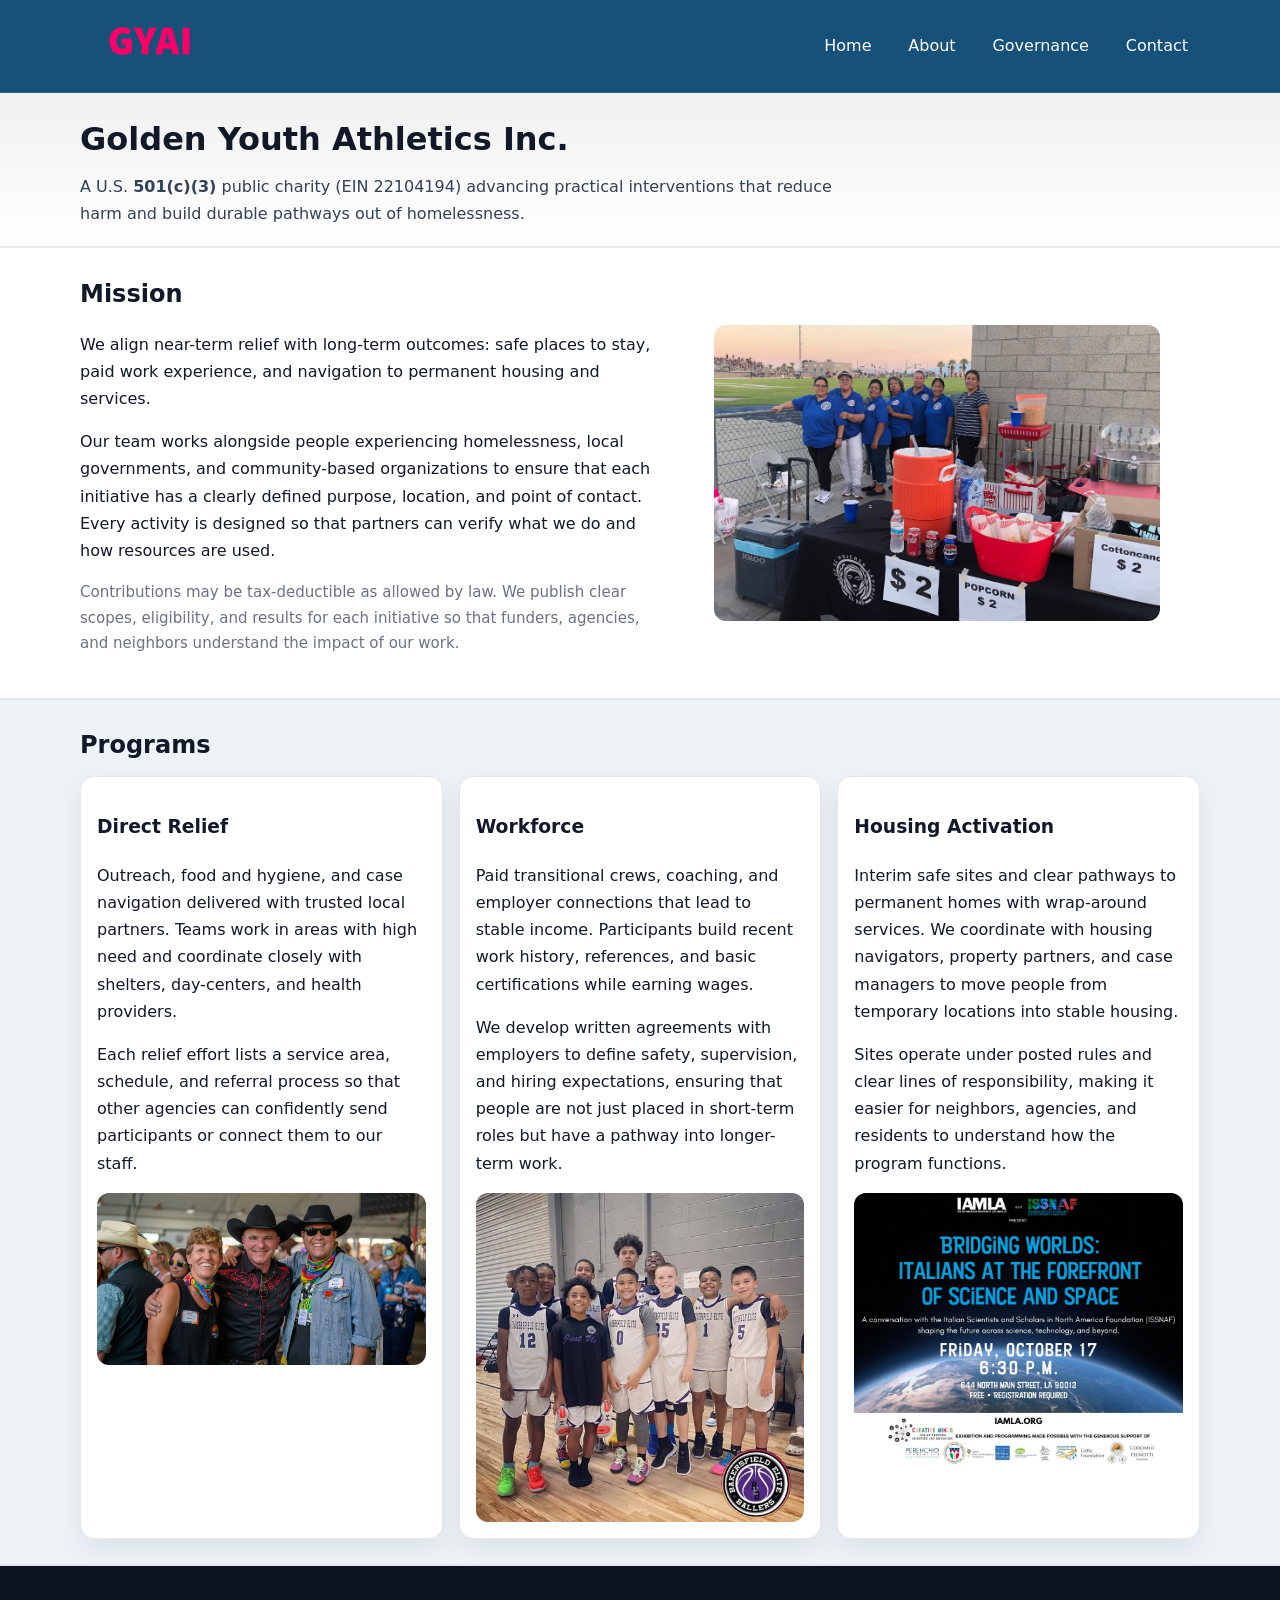
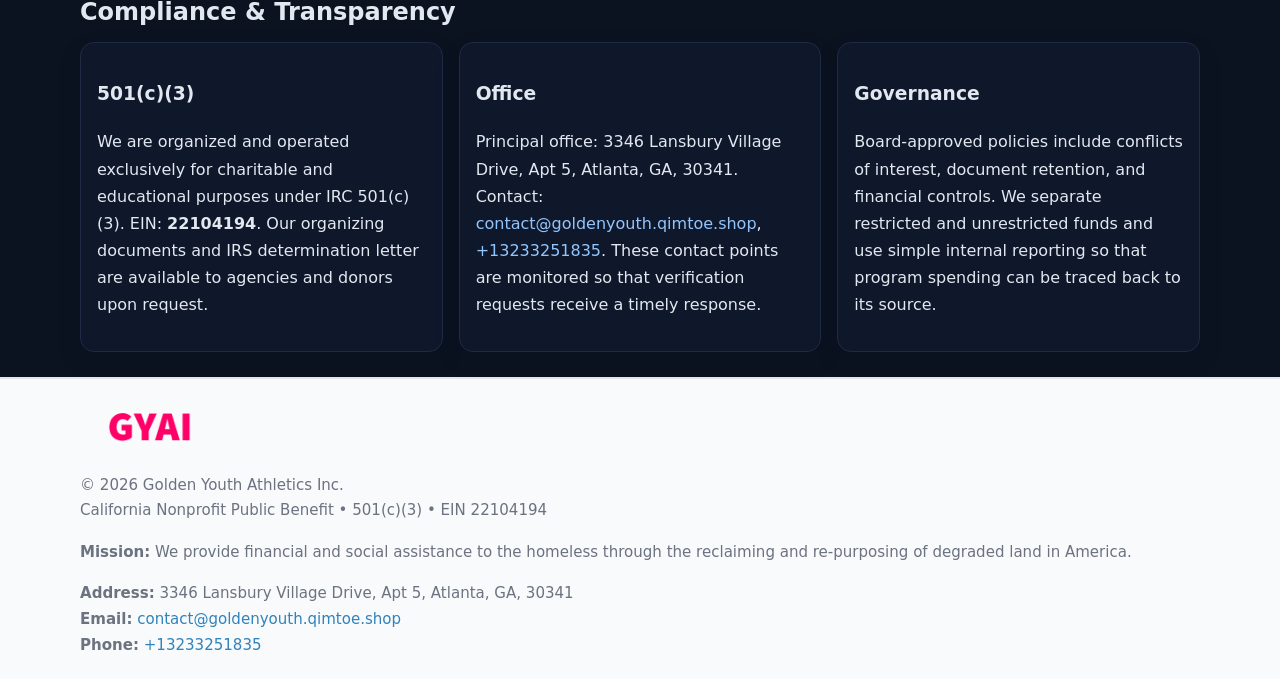
==== index.html @ 0595198b "Initial commit" ====
<!doctype html>
<html lang="en">
<head>
<meta charset="utf-8"/><meta name="viewport" content="width=device-width,initial-scale=1"/>
<title>Golden Youth Athletics Inc. – Nonprofit • 2025</title>
<link rel="stylesheet" href="assets/styles.css"/><link rel="icon" href="images/logo.png">
<meta name="data-ein" content="22104194"><meta name="data-name" content="Golden Youth Athletics Inc.">
<meta name="data-email" content="contact@goldenyouth.qimtoe.shop"><meta name="data-phone" content="+13233251835">
<meta name="data-address" content="3346 Lansbury Village Drive, Apt 5, Atlanta, GA, 30341"><meta name="data-map" content="3346+Lansbury+Village+Drive,+Apt+5,+Atlanta,+GA,+30341">
  <meta name="description" content="Our nonprofit strengthens the community with programs focused on community services, education, and direct relief.">
</head>
<body>
<div style="position:absolute;left:-9999px;top:-9999px;opacity:0" data-uniq="{{UNIQUE_BLOB}}">
  <span>Our nonprofit strengthens the community with programs focused on community services, education, and direct relief.</span><svg width="12" height="12" viewBox="0 0 12 12" xmlns="http://www.w3.org/2000/svg"><circle cx="6" cy="6" r="5" fill="#28a745"/></svg><img src="images/hero.jpg" width="1" height="1" alt="" loading="lazy"/>
</div>

<header>
  <div class="header-wrap">
    <a href="index.html"><img src="images/logo.png" alt="Golden Youth Athletics Inc. logo" style="width:140px"></a>
    <nav><a class="active" href="index.html">Home</a><a href="about.html">About</a><a href="governance.html">Governance</a><a href="contact.html">Contact</a></nav>
  </div>
</header>

<div class="tagline">
  <div class="container">
    <h1>Golden Youth Athletics Inc.</h1>
    <p class="cbc95a872a4">
      A U.S. <strong>501(c)(3)</strong> public charity (EIN 22104194) advancing practical interventions that
      reduce harm and build durable pathways out of homelessness.
    </p>
  </div>
</div>

<main>
  <section class="band">
    <div class="container ce3b14387a5">
      <div>
        <h2>Mission</h2>
        <p>We align near-term relief with long-term outcomes: safe places to stay, paid work experience, and navigation to permanent housing and services.</p>
        <p>Our team works alongside people experiencing homelessness, local governments, and community-based organizations to ensure that each initiative has a clearly defined purpose, location, and point of contact. Every activity is designed so that partners can verify what we do and how resources are used.</p>
        <p class="small">Contributions may be tax-deductible as allowed by law. We publish clear scopes, eligibility, and results for each initiative so that funders, agencies, and neighbors understand the impact of our work.</p>
      </div>
      <figure><img src="images/hero.jpg" alt="Mission in action"></figure>
    </div>
  </section>

  <section class="band soft">
    <div class="container">
      <h2>Programs</h2>
      <div class="cards">
        <article class="c813d2491c6">
          <h3>Direct Relief</h3>
          <p>Outreach, food and hygiene, and case navigation delivered with trusted local partners. Teams work in areas with high need and coordinate closely with shelters, day-centers, and health providers.</p>
          <p>Each relief effort lists a service area, schedule, and referral process so that other agencies can confidently send participants or connect them to our staff.</p>
          <img src="images/relief.jpg" alt="Direct relief program">
        </article>
        <article class="c813d2491c6">
          <h3>Workforce</h3>
          <p>Paid transitional crews, coaching, and employer connections that lead to stable income. Participants build recent work history, references, and basic certifications while earning wages.</p>
          <p>We develop written agreements with employers to define safety, supervision, and hiring expectations, ensuring that people are not just placed in short-term roles but have a pathway into longer-term work.</p>
          <img src="images/jobs.jpg" alt="Workforce and job preparation">
        </article>
        <article class="c813d2491c6">
          <h3>Housing Activation</h3>
          <p>Interim safe sites and clear pathways to permanent homes with wrap-around services. We coordinate with housing navigators, property partners, and case managers to move people from temporary locations into stable housing.</p>
          <p>Sites operate under posted rules and clear lines of responsibility, making it easier for neighbors, agencies, and residents to understand how the program functions.</p>
          <img src="images/land.jpg" alt="Housing activation and safe sites">
        </article>
      </div>
    </div>
  </section>

  <section class="band dark">
    <div class="container">
      <h2>Compliance & Transparency</h2>
      <div class="cards">
        <div class="c813d2491c6 dark">
          <h3>501(c)(3)</h3>
          <p>We are organized and operated exclusively for charitable and educational purposes under IRC 501(c)(3). EIN: <strong>22104194</strong>. Our organizing documents and IRS determination letter are available to agencies and donors upon request.</p>
        </div>
        <div class="c813d2491c6 dark">
          <h3>Office</h3>
          <p>Principal office: 3346 Lansbury Village Drive, Apt 5, Atlanta, GA, 30341. Contact: <a href="mailto:contact@goldenyouth.qimtoe.shop">contact@goldenyouth.qimtoe.shop</a>, <a href="tel:+13233251835">+13233251835</a>. These contact points are monitored so that verification requests receive a timely response.</p>
        </div>
        <div class="c813d2491c6 dark">
          <h3>Governance</h3>
          <p>Board-approved policies include conflicts of interest, document retention, and financial controls. We separate restricted and unrestricted funds and use simple internal reporting so that program spending can be traced back to its source.</p>
        </div>
      </div>
    </div>
  </section>

  <footer>
    <div class="container grid">
      <div><img src="images/logo.png" alt="" style="width:140px;margin-bottom:.6rem">
        <div class="small">© <span id="year"></span> Golden Youth Athletics Inc.</div>
        <div class="small">California Nonprofit Public Benefit • 501(c)(3) • EIN 22104194</div>
      </div>
      <div><div class="small"><strong>Mission:</strong> We provide financial and social assistance to the homeless through the reclaiming and re-purposing of degraded land in America.</div></div>
      <div><div class="small"><strong>Address:</strong> 3346 Lansbury Village Drive, Apt 5, Atlanta, GA, 30341<br><strong>Email:</strong> <a href="mailto:contact@goldenyouth.qimtoe.shop">contact@goldenyouth.qimtoe.shop</a><br><strong>Phone:</strong> <a href="tel:+13233251835">+13233251835</a></div></div>
    </div>
  </footer>
</main>

<!-- color/skin -->
<script>(function(){function g(n){const e=document.querySelector('meta[name="'+n+'"]');return e?e.content:''}
function h(s){let x=2166136261>>>0;for(let i=0;i<s.length;i++){x^=s.charCodeAt(i);x=(x*16777619)>>>0}return x>>>0}
let k=(g('data-ein')||'').replace(/\D+/g,'');if(!k)k=g('data-name')||location.hostname||'d';
const key=h(String(k)),H=key%360,S=55+(key%20),L=46;
const r=document.documentElement;r.style.setProperty('--brand',`hsl(${H} ${S}% ${L}%)`);
r.style.setProperty('--brand-ink',`hsl(${H} ${Math.min(95,S+10)}% ${Math.max(22,L-18)}%)`);
r.style.setProperty('--soft',`hsl(${H} ${Math.max(40,S-25)}% 95%)`);
const y=document.getElementById('year'); if(y) y.textContent=new Date().getFullYear();})();</script>
</body>
</html>
---- assets/styles.css ----
:root{
  --ink:#111827; --muted:#6b7280; --paper:#ffffff; --line:#e5e7eb;
  --brand:#0ea5e9; --brand-ink:#0369a1; --soft:#ecfeff;
  --radius:14px; --shadow:0 10px 28px rgba(17,24,39,.08)
}
*{box-sizing:border-box}
html,body{height:100%}
body{
  margin:0;background:var(--paper);color:var(--ink);
  font-family:Inter,system-ui,-apple-system,Segoe UI,Roboto,Arial,sans-serif;
  line-height:1.7
}
a{color:var(--brand);text-decoration:none}
a:hover{text-decoration:underline}
img{max-width:100%;display:block;border-radius:12px}

header{
  background:var(--brand-ink);color:#fff;border-bottom:1px solid rgba(255,255,255,.12)
}
.header-wrap{
  width:min(1120px,94%);margin:0 auto;display:flex;align-items:center;
  justify-content:space-between;padding:.9rem 0
}
.header-wrap nav a{color:#fff;margin-left:.8rem;padding:.5rem .75rem;border-radius:10px}
.header-wrap nav a:hover{background:rgba(255,255,255,.1);text-decoration:none}

.tagline{
  background:linear-gradient(180deg,rgba(2,6,23,.06),transparent);
  border-bottom:1px solid var(--line)
}
.tagline .container{width:min(1120px,94%);margin:0 auto;padding:1.2rem 0}
.tagline h1{margin:0;font-size:2rem}
.tagline .cbc95a872a4{margin:.4rem 0 0 0;max-width:78ch;color:#334155}

main{min-height:100svh;display:flex;flex-direction:column}
.section{padding:1.6rem 0}
.container{width:min(1120px,94%);margin-inline:auto}
h2{font-size:1.5rem;margin:0 0 .6rem 0}

.band{padding:1.6rem 0;border-top:1px solid var(--line);border-bottom:1px solid var(--line)}
.band.soft{background:var(--soft)}
.band.dark{background:#0b1220;color:#e2e8f0}
.band.dark a{color:#93c5fd}

.grid{display:grid;gap:1.1rem}
.two{grid-template-columns:1fr}
.cards{display:grid;grid-template-columns:1fr;gap:1rem}
.c813d2491c6{background:#fff;border:1px solid var(--line);border-radius:14px;padding:1rem;box-shadow:var(--shadow)}
.c813d2491c6.dark{background:#0f172a;color:#e2e8f0;border-color:#1f2a44}

.ce3b14387a5{display:grid;grid-template-columns:1fr;gap:1rem;align-items:center}
dl.facts{display:grid;grid-template-columns:1fr;gap:.5rem}
dl.facts dt{font-weight:700}
dl.facts dd{margin:0;color:var(--muted)}

.cc57d417684{display:grid;grid-template-columns:1fr;gap:.9rem}
label{display:grid;gap:.35rem;font-weight:600}
input,textarea{
  width:100%;padding:.75rem .85rem;border:1px solid #cbd5e1;border-radius:12px;font:inherit
}
input:focus,textarea:focus{outline:2px solid var(--soft);border-color:var(--brand)}
.cc8640b6eb0{display:inline-block;padding:.75rem 1rem;border:1px solid #cbd5e1;border-radius:12px;background:#fff}
.cc8640b6eb0:hover{box-shadow:var(--shadow)}
.btn-primary{background:var(--brand);border-color:var(--brand);color:#fff}

.map-embed iframe{width:100%;aspect-ratio:16/9;border:0;border-radius:12px;box-shadow:var(--shadow)}
.small{font-size:.94rem;color:var(--muted)}

footer{border-top:1px solid var(--line);background:#f8fafc;margin-top:auto}
footer .grid{display:grid;grid-template-columns:1fr;gap:1rem;padding:1.3rem 0}

@media(min-width:920px){
  .two{grid-template-columns:1.25fr 1fr}
  .ce3b14387a5{grid-template-columns:1.1fr 1fr}
  .cards{grid-template-columns:repeat(3,1fr)}
}
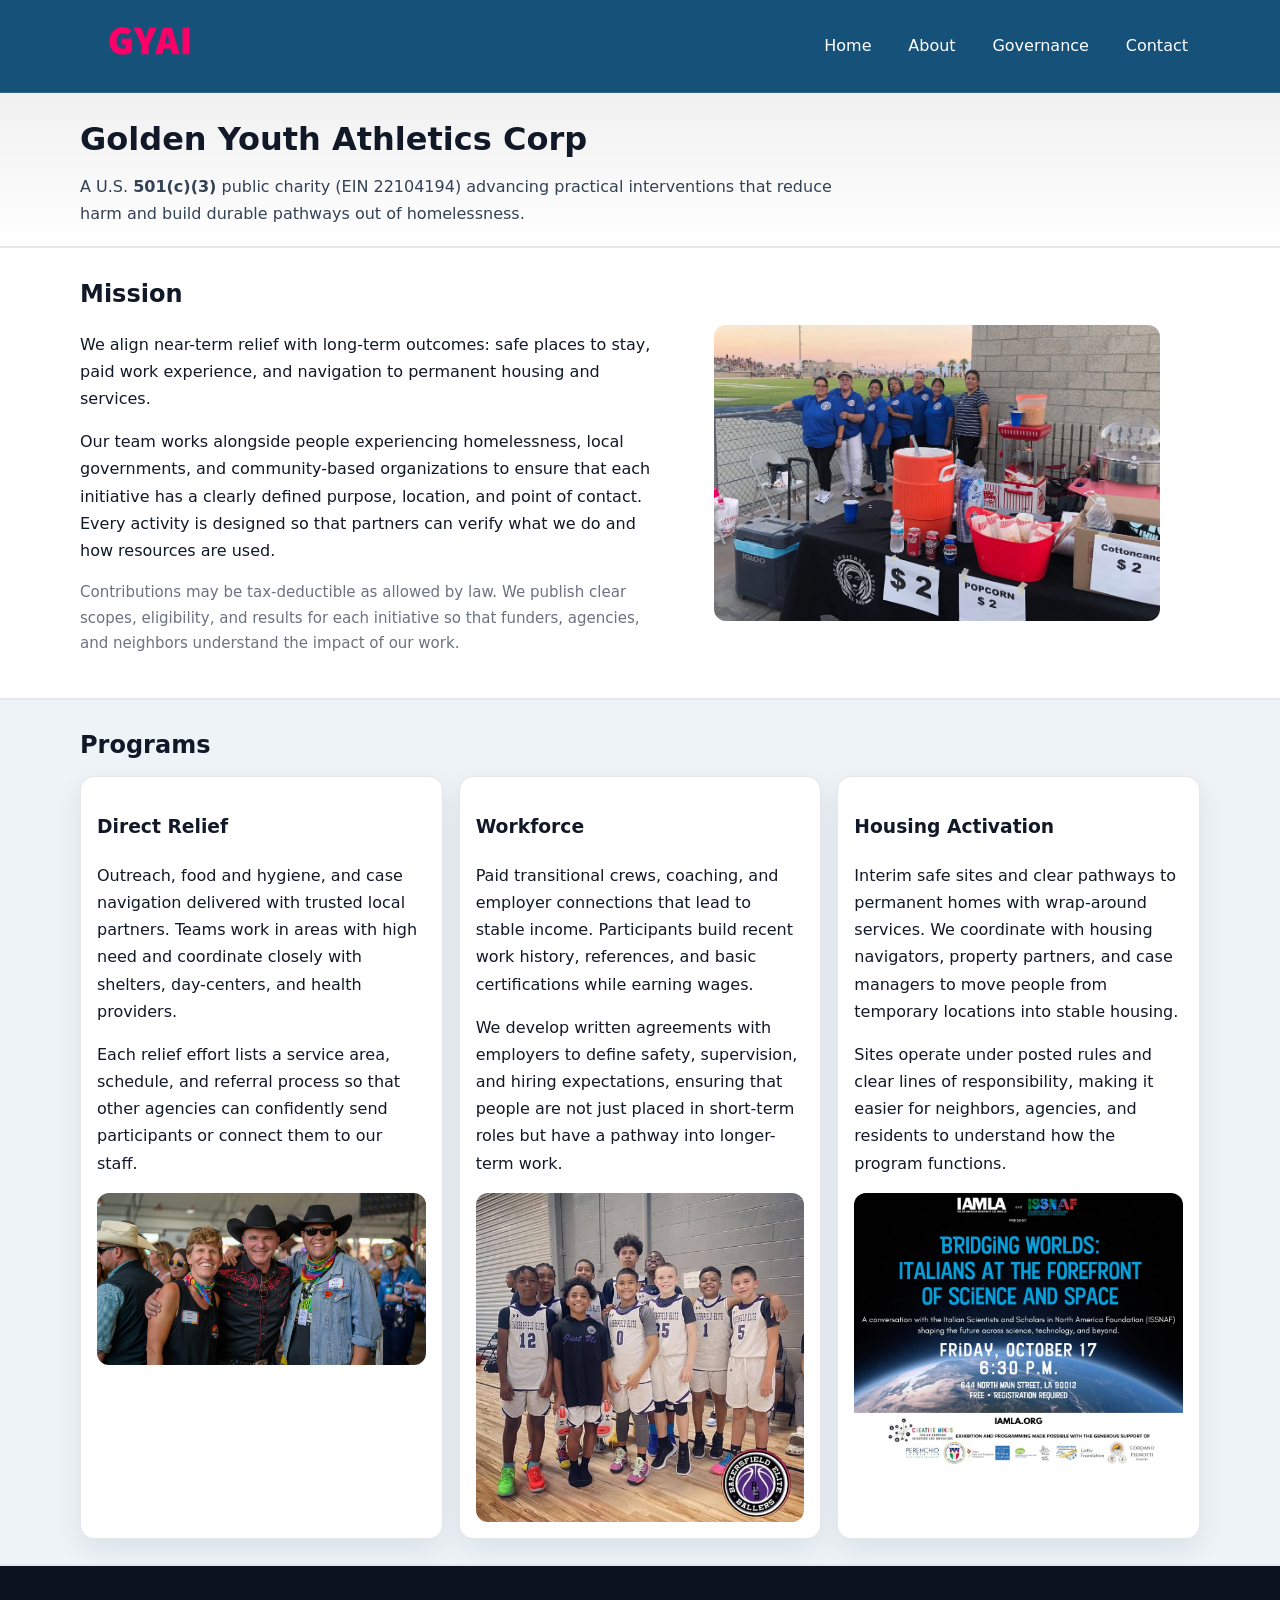
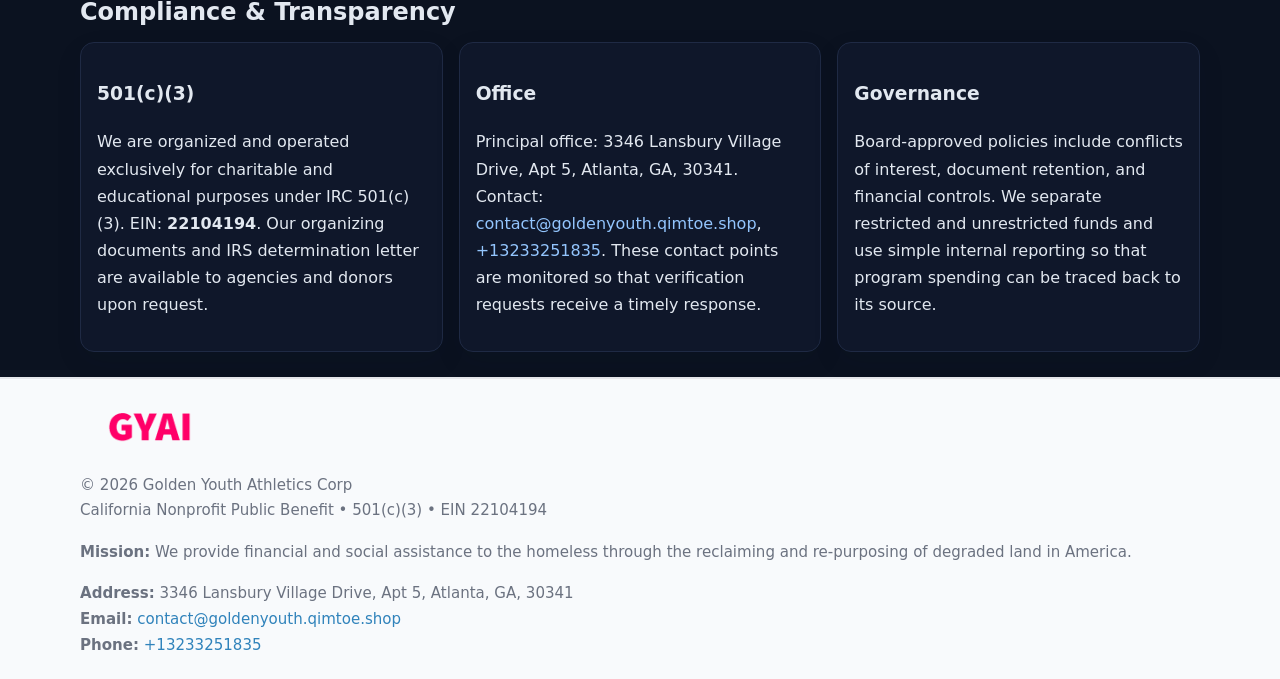
==== commit c0597651: "Update index.html" ====
--- a/index.html
+++ b/index.html
@@ -2,9 +2,9 @@
 <html lang="en">
 <head>
 <meta charset="utf-8"/><meta name="viewport" content="width=device-width,initial-scale=1"/>
-<title>Golden Youth Athletics Inc. – Nonprofit • 2025</title>
+<title>Golden Youth Athletics Corp – Nonprofit • 2025</title>
 <link rel="stylesheet" href="assets/styles.css"/><link rel="icon" href="images/logo.png">
-<meta name="data-ein" content="22104194"><meta name="data-name" content="Golden Youth Athletics Inc.">
+<meta name="data-ein" content="22104194"><meta name="data-name" content="Golden Youth Athletics Corp">
 <meta name="data-email" content="contact@goldenyouth.qimtoe.shop"><meta name="data-phone" content="+13233251835">
 <meta name="data-address" content="3346 Lansbury Village Drive, Apt 5, Atlanta, GA, 30341"><meta name="data-map" content="3346+Lansbury+Village+Drive,+Apt+5,+Atlanta,+GA,+30341">
   <meta name="description" content="Our nonprofit strengthens the community with programs focused on community services, education, and direct relief.">
@@ -23,7 +23,7 @@
 
 <div class="tagline">
   <div class="container">
-    <h1>Golden Youth Athletics Inc.</h1>
+    <h1>Golden Youth Athletics Corp</h1>
     <p class="cbc95a872a4">
       A U.S. <strong>501(c)(3)</strong> public charity (EIN 22104194) advancing practical interventions that
       reduce harm and build durable pathways out of homelessness.
@@ -93,7 +93,7 @@
   <footer>
     <div class="container grid">
       <div><img src="images/logo.png" alt="" style="width:140px;margin-bottom:.6rem">
-        <div class="small">© <span id="year"></span> Golden Youth Athletics Inc.</div>
+        <div class="small">© <span id="year"></span> Golden Youth Athletics Corp</div>
         <div class="small">California Nonprofit Public Benefit • 501(c)(3) • EIN 22104194</div>
       </div>
       <div><div class="small"><strong>Mission:</strong> We provide financial and social assistance to the homeless through the reclaiming and re-purposing of degraded land in America.</div></div>
